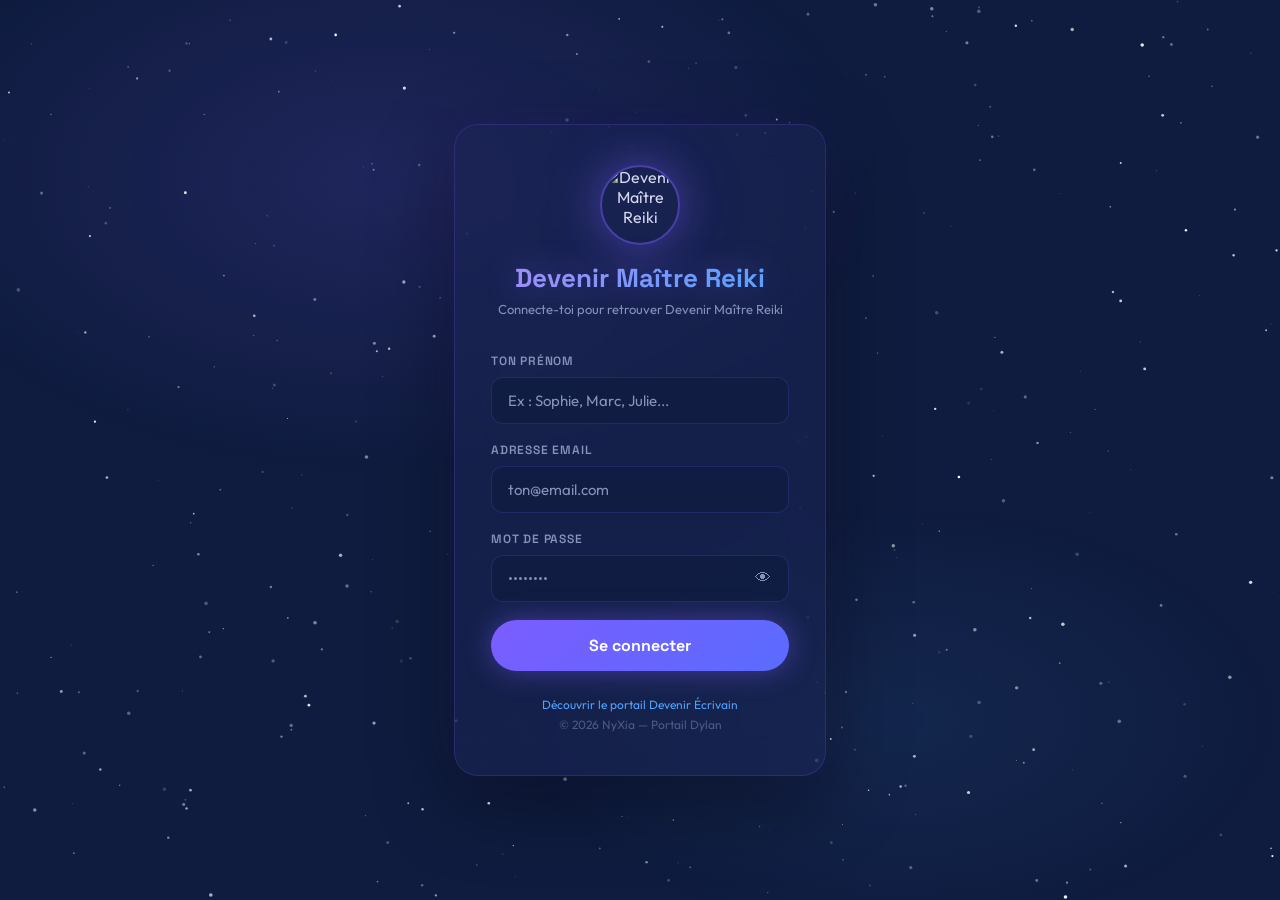
==== chat-diane.html @ b9c03de5 "Add files via upload" ====
<!DOCTYPE html>
<html lang="fr">
<head>
  <meta charset="UTF-8">
  <link rel="icon" type="image/png" href="/images/FavIcon.png">
  <meta name="viewport" content="width=device-width, initial-scale=1.0">
  <title>Diane — Portail Dylan</title>
  <link rel="preconnect" href="https://fonts.googleapis.com">
  <link rel="preconnect" href="https://fonts.gstatic.com" crossorigin>
  <link href="https://fonts.googleapis.com/css2?family=Outfit:wght@300;400;500;600;700;800&family=Cormorant+Garamond:ital,wght@0,400;0,600;1,400&display=swap" rel="stylesheet">
  <link rel="stylesheet" href="/css/chat.css">
</head>
<body>
  <canvas id="starry-canvas"></canvas>

  <div class="chat-area">
    <div class="chat-header">
      <span id="chat-header-avatar"><img src="https://d1yei2z3i6k35z.cloudfront.net/1872133/6ab6894db52533.17783154_Diane.png" alt="Diane"></span>
      <div class="chat-header-info">
        <div class="chat-header-name" id="chat-header-name">Diane</div>
        <div class="chat-header-sub" id="chat-header-sub">Créatrice Univers NyXia ~ Directrice</div>
      </div>
      <button type="button" class="btn-new-chat" id="btn-welcome-video" onclick="rejouerVideoAccueil()" title="Revoir la vidéo d'accueil">🎬 Vidéo</button>
      <button type="button" class="btn-new-chat" onclick="nouveauChat()" title="Effacer cette conversation">✨ Nouveau chat</button>
    </div>

    <div class="chat-messages active-chat" id="chat-messages-diane"></div>
    <div id="formation-launch-wrap" style="display:none;padding:0 24px 12px;flex-shrink:0">
      <button type="button" class="fo-launch" id="formation-launch-btn" onclick="launchLivingFormation()">📖 Commencer la formation</button>
    </div>
    <div class="suggestions" id="suggestions"></div>

    <div id="attach-bar" style="display:none;padding:6px 20px;background:rgba(123,92,255,0.08);border-top:1px solid rgba(123,92,255,0.1);align-items:center;gap:8px;flex-shrink:0;font-size:12px;color:var(--t3)">
      <span id="attach-name"></span>
      <button id="btn-clear-attach" style="background:none;border:none;color:var(--t4);cursor:pointer;font-size:14px">✕</button>
    </div>

    <div class="chat-input-wrap">
      <label title="PDF, image ou ZIP" style="flex-shrink:0;width:36px;height:36px;border-radius:9px;border:1px solid rgba(123,92,255,0.2);background:rgba(123,92,255,0.06);color:var(--t3);display:flex;align-items:center;justify-content:center;cursor:pointer;font-size:15px">
        📎<input type="file" id="chat-file" accept=".pdf,.zip,image/*" style="display:none">
      </label>
      <button id="btn-mic" onclick="toggleMic()" title="Parler" style="flex-shrink:0;width:36px;height:36px;border-radius:9px;border:1px solid rgba(123,92,255,0.2);background:rgba(123,92,255,0.06);color:var(--t3);display:flex;align-items:center;justify-content:center;cursor:pointer;font-size:15px">🎤</button>
      <button type="button" class="btn-image" id="btn-image" onclick="triggerImageMode()" title="Créer une image">🎨</button>
      <textarea class="chat-input" id="chat-input" placeholder="Écris, parle ou demande une image à Diane..." rows="1"></textarea>
      <button class="btn-send" id="btn-send" onclick="sendMessage()">➤</button>
    </div>
    <div class="chat-hint">Entrée pour envoyer · Shift+Entrée pour un retour à la ligne</div>
  </div>

  <script src="/js/starry-bg.js" defer></script>
  <script src="/js/chat-diane.js"></script>
</body>
</html>
---- css/chat.css ----
:root {
      --bg1: #0A1628; --bg2: #0F1C3F; --bg3: #1A2554; --sidebar: #080f22;
      --p: #7B5CFF; --p2: #5A6CFF; --p3: #4FA3FF; --glow: rgba(123,92,255,0.4);
      --t: #FFFFFF; --t2: #D6D9F0; --t3: #8891B8; --t4: #4a5278;
      --green: #00E676; --gold: #F4C842; --r: 14px;
    }
    *, *::before, *::after { margin:0; padding:0; box-sizing:border-box; }
    html, body { height: 100%; overflow: hidden; }
    body { background: var(--bg1); color: var(--t2); font-family: 'Outfit', sans-serif; display: flex; flex-direction: column; }
    #starry-canvas { position: fixed; inset: 0; z-index: 0; pointer-events: none; }

    .chat-area { position: relative; z-index: 1; flex: 1; display: flex; flex-direction: column; overflow: hidden; width: 100%; max-width: none; height: 100%; min-height: 0; margin: 0; }
    .btn-new-chat {
      border: 1px solid rgba(123,92,255,0.3);
      background: rgba(123,92,255,0.1);
      color: var(--t3);
      font-family: 'Outfit', sans-serif;
      font-size: 12px;
      font-weight: 500;
      padding: 7px 12px;
      border-radius: 50px;
      cursor: pointer;
      white-space: nowrap;
      margin-left: auto;
      flex-shrink: 0;
      transition: all .15s;
    }
    .btn-new-chat:hover { border-color: var(--p); color: var(--t2); background: rgba(123,92,255,0.2); }
    .chat-header { padding: 16px 24px; border-bottom: 1px solid rgba(123,92,255,0.1); background: rgba(10,22,40,0.6); backdrop-filter: blur(10px); display: flex; align-items: center; gap: 14px; flex-shrink: 0; }
    .chat-header img { width: 44px; height: 44px; border-radius: 50%; object-fit: cover; border: 2px solid rgba(123,92,255,0.4); box-shadow: 0 0 24px rgba(123,92,255,0.35); }
    .chat-header-info { flex: 1; }
    .chat-header-name { font-family: 'Cormorant Garamond', serif; font-size: 20px; font-weight: 600; background: linear-gradient(135deg, #a78bfa, var(--p3)); -webkit-background-clip: text; -webkit-text-fill-color: transparent; background-clip: text; }
    .chat-header-sub { font-size: 12px; color: var(--t3); }
    .btn-speak { display: flex; align-items: center; gap: 6px; padding: 7px 16px; border-radius: 50px; border: 1px solid rgba(123,92,255,0.25); background: rgba(123,92,255,0.08); color: var(--t3); font-family: 'Outfit', sans-serif; font-size: 12px; cursor: pointer; transition: all .2s; }
    .btn-speak:hover { border-color: var(--p); color: var(--t2); }
    .btn-speak.speaking { border-color: var(--green); color: var(--green); background: rgba(0,230,118,0.08); animation: speakPulse 1s ease-in-out infinite; }
    @keyframes speakPulse { 0%,100% { opacity:1; } 50% { opacity:.6; } }

    .chat-messages { display: none; flex: 1; overflow-y: auto; padding: 24px; flex-direction: column; gap: 16px; scroll-behavior: smooth; }
    .chat-messages.active-chat { display: flex; }
    .chat-messages::-webkit-scrollbar { width: 4px; }
    .chat-messages::-webkit-scrollbar-track { background: transparent; }
    .chat-messages::-webkit-scrollbar-thumb { background: rgba(123,92,255,0.2); border-radius: 2px; }
    .chat-messages { scrollbar-width: thin; scrollbar-color: rgba(123,92,255,0.25) transparent; }
    .msg { display: flex; gap: 10px; animation: msgIn .3s ease; max-width: min(92%, 980px); }
    @keyframes msgIn { from { opacity:0; transform:translateY(8px); } to { opacity:1; transform:none; } }
    .msg.bot { align-self: flex-start; }
    .msg.user { align-self: flex-end; flex-direction: row-reverse; }
    .msg-avatar { width: 32px; height: 32px; border-radius: 50%; flex-shrink: 0; object-fit: cover; border: 1.5px solid rgba(123,92,255,0.3); margin-top: 2px; }
    .msg-bubble { padding: 12px 16px; border-radius: 16px; font-size: 14px; line-height: 1.65; }
    .msg.bot .msg-bubble { background: rgba(26,37,84,0.7); color: var(--t2); border: 1px solid rgba(123,92,255,0.12); border-top-left-radius: 4px; }
    .msg.user .msg-bubble { background: linear-gradient(135deg, var(--p), var(--p2)); color: #fff; border-top-right-radius: 4px; }

    .msg-img-wrap { margin-top: 8px; border-radius: 12px; overflow: hidden; background: linear-gradient(135deg, rgba(123,92,255,0.08), rgba(0,230,118,0.04)); border: 1px solid rgba(123,92,255,0.15); max-width: min(100%, 860px); }
    .msg-img-wrap img { width: 100%; display: block; border-radius: 11px; opacity: 0; transition: opacity .5s ease; }
    .msg-img-wrap img.loaded { opacity: 1; }
    .msg-img-loader { padding: 30px 20px; text-align: center; color: var(--t3); font-size: 12px; }
    .msg-img-spinner { width: 26px; height: 26px; border: 3px solid rgba(123,92,255,0.2); border-top-color: var(--p); border-radius: 50%; animation: nxSpin .7s linear infinite; margin: 0 auto 8px; }
    @keyframes nxSpin { to { transform: rotate(360deg); } }

    .suggestions { display: flex; flex-wrap: wrap; gap: 8px; padding: 0 24px 16px; }
    .sug-chip { border: 1px solid rgba(123,92,255,0.25); background: rgba(123,92,255,0.08); color: var(--t2); border-radius: 50px; padding: 8px 14px; font-family: 'Outfit', sans-serif; font-size: 12px; cursor: pointer; transition: all .15s; text-align: center; line-height: 1.35; }
    .sug-chip:hover { border-color: rgba(123,92,255,0.55); background: rgba(123,92,255,0.16); color: #fff; }

    .sugg-btn { padding: 8px 16px; border-radius: 50px; border: 1px solid rgba(123,92,255,0.25); background: rgba(123,92,255,0.07); color: var(--t3); font-family: 'Outfit', sans-serif; font-size: 13px; cursor: pointer; transition: all .2s; }
    .sugg-btn:hover { border-color: var(--p); color: var(--t2); background: rgba(123,92,255,0.14); transform: translateY(-1px); }
    .nx-dots { display: inline-flex; gap: 4px; align-items: center; }
    .nx-dots i { width: 6px; height: 6px; border-radius: 50%; background: var(--p3); display: inline-block; animation: dotBounce .9s ease-in-out infinite; }
    .nx-dots i:nth-child(2) { animation-delay: .15s; }
    .nx-dots i:nth-child(3) { animation-delay: .3s; }
    @keyframes dotBounce { 0%,60%,100% { transform:translateY(0); } 30% { transform:translateY(-5px); } }

    .chat-input-wrap { padding: 16px 24px; border-top: 1px solid rgba(123,92,255,0.1); background: rgba(10,22,40,0.8); backdrop-filter: blur(10px); display: flex; gap: 10px; align-items: flex-end; flex-shrink: 0; }
    .chat-input { flex: 1; background: rgba(15,28,63,0.7); border: 1px solid rgba(123,92,255,0.2); border-radius: 14px; color: var(--t); font-family: 'Outfit', sans-serif; font-size: 14px; padding: 12px 16px; outline: none; resize: none; transition: border-color .2s; min-height: 46px; max-height: 120px; line-height: 1.5; }
    .chat-input:focus { border-color: rgba(123,92,255,0.5); }
    .chat-input::placeholder { color: var(--t4); }
    .btn-send { width: 44px; height: 44px; border-radius: 12px; border: none; background: linear-gradient(135deg, var(--p), var(--p2)); color: #fff; cursor: pointer; transition: all .25s; flex-shrink: 0; display: flex; align-items: center; justify-content: center; box-shadow: 0 0 20px rgba(123,92,255,0.4); font-size: 16px; }
    .btn-send:hover:not(:disabled) { transform: scale(1.05); box-shadow: 0 0 32px rgba(123,92,255,0.6); }
    .btn-send:disabled { opacity: .5; cursor: not-allowed; }

    .btn-image { width: 36px; height: 36px; border-radius: 9px; border: 1px solid rgba(123,92,255,0.2); background: rgba(123,92,255,0.06); color: var(--t3); display:flex; align-items:center; justify-content:center; cursor:pointer; font-size:15px; flex-shrink:0; transition: all .18s; }
    .btn-image:hover { border-color: rgba(123,92,255,0.5); color: #fff; background: rgba(123,92,255,0.14); box-shadow: 0 0 20px rgba(123,92,255,0.2); }
    .chat-hint { text-align: center; font-size: 11px; color: var(--t4); padding: 6px 0 0; }

    /* ═══════════════════════════════════════
       BOUTON FORMATION — BASE NYXIA GLASS
       Même style réutilisable dans tous les personnages
    ═══════════════════════════════════════ */
    #formation-launch-wrap {
      margin-bottom: 14px !important;
    }

    .fo-launch {
      width: 100%;
      display: flex;
      align-items: center;
      justify-content: center;
      gap: 8px;
      padding: 12px 16px;
      cursor: pointer;
      font-family: 'Outfit', sans-serif;
      font-size: 14px;
      font-weight: 700;
      text-align: center;
      color: #fff;

      background: linear-gradient(
        135deg,
        rgba(255,255,255,0.10),
        rgba(123,92,255,0.10)
      );
      border: 1px solid rgba(196,181,253,0.48);
      border-radius: 14px;

      backdrop-filter: blur(16px) saturate(130%);
      -webkit-backdrop-filter: blur(16px) saturate(130%);

      box-shadow:
        0 8px 24px rgba(6,10,24,0.28),
        0 0 22px rgba(123,92,255,0.20),
        inset 0 1px 0 rgba(255,255,255,0.18);

      transition: transform .2s ease, background .2s ease, border-color .2s ease, box-shadow .2s ease;
    }

    .fo-launch:hover {
      background: linear-gradient(
        135deg,
        rgba(255,255,255,0.15),
        rgba(123,92,255,0.16)
      );
      border-color: rgba(196,181,253,0.72);
      box-shadow:
        0 10px 28px rgba(6,10,24,0.32),
        0 0 28px rgba(123,92,255,0.28),
        inset 0 1px 0 rgba(255,255,255,0.22);
      transform: translateY(-1px);
    }
  


/* ═══════════════════════════════════════
   NYXIA — ZONE DE SAISIE : DÉGAGEMENT BAS
   Garde le chat visible au-dessus de la barre système.
   Ne modifie ni les couleurs, ni les dimensions principales.
═══════════════════════════════════════ */
.chat-input-wrap {
  padding-bottom: max(28px, env(safe-area-inset-bottom)) !important;
}

@media (max-height: 850px) {
  .chat-input-wrap {
    padding-bottom: max(22px, env(safe-area-inset-bottom)) !important;
  }
}

@media (max-width: 768px) {
  .chat-input-wrap {
    padding-bottom: max(20px, env(safe-area-inset-bottom)) !important;
  }
}


/* ═══════════════════════════════════════
   NYXIA — CHAT INTÉGRÉ AU DASHBOARD
   Dans l'iframe du portail, le chat occupe toute la zone disponible.
   Le rendu autonome conserve sa largeur originale.
═══════════════════════════════════════ */
html.nyxia-embedded,
html.nyxia-embedded body {
  width: 100% !important;
  height: 100% !important;
  min-width: 0 !important;
  min-height: 0 !important;
}

html.nyxia-embedded body {
  overflow: hidden !important;
}

html.nyxia-embedded .chat-area {
  width: 100% !important;
  max-width: none !important;
  height: 100% !important;
  min-height: 0 !important;
  margin: 0 !important;
  flex: 1 1 auto !important;
}

html.nyxia-embedded .chat-messages {
  width: 100% !important;
  min-width: 0 !important;
}

html.nyxia-embedded .chat-header,
html.nyxia-embedded .suggestions,
html.nyxia-embedded .chat-input-wrap {
  width: 100% !important;
  max-width: none !important;
  box-sizing: border-box !important;
}


/* Liens ressources — bouton glass NyXia */
.nx-glass-link {
  width: fit-content;
  max-width: min(100%, 560px);
  display: inline-flex;
  align-items: center;
  gap: 10px;
  margin-top: 8px;
  padding: 11px 15px;
  border-radius: 14px;
  border: 1px solid rgba(167,139,250,.42);
  background:
    linear-gradient(135deg, rgba(123,92,255,.18), rgba(79,163,255,.08));
  color: #f1f0ff;
  text-decoration: none;
  font-family: 'Outfit', sans-serif;
  font-size: 13px;
  font-weight: 600;
  box-shadow:
    0 0 0 1px rgba(123,92,255,.06) inset,
    0 8px 28px rgba(123,92,255,.14),
    0 0 22px rgba(123,92,255,.12);
  backdrop-filter: blur(14px);
  -webkit-backdrop-filter: blur(14px);
  transition: transform .18s ease, border-color .18s ease, box-shadow .18s ease, background .18s ease;
}
.nx-glass-link:hover {
  transform: translateY(-1px);
  border-color: rgba(167,139,250,.8);
  background: linear-gradient(135deg, rgba(123,92,255,.28), rgba(79,163,255,.14));
  box-shadow:
    0 10px 34px rgba(123,92,255,.2),
    0 0 28px rgba(123,92,255,.22);
  color: #fff;
}
.nx-glass-link-icon { color: #c4b5fd; text-shadow: 0 0 10px rgba(167,139,250,.7); }
.nx-glass-link-arrow { margin-left: auto; color: #a78bfa; }


/* Formation Vivante — bouton universel par personnage */
#formation-launch-wrap { width:100%; max-width:none; box-sizing:border-box; }
#formation-launch-wrap .fo-launch { width:100%; }


/* NYXIA — plein écran avec contenu centré */
.chat-header {
  padding-left: max(24px, calc((100% - 980px) / 2));
  padding-right: max(24px, calc((100% - 980px) / 2));
}
.chat-messages {
  padding-left: max(24px, calc((100% - 980px) / 2));
  padding-right: max(24px, calc((100% - 980px) / 2));
}
.chat-messages .msg.bot { align-self: flex-start; }
.chat-messages .msg.user { align-self: flex-end; }
.suggestions {
  padding-left: max(24px, calc((100% - 980px) / 2));
  padding-right: max(24px, calc((100% - 980px) / 2));
}
#formation-launch-wrap {
  width: min(calc(100% - 48px), 980px);
  margin-left: auto !important;
  margin-right: auto !important;
}
#attach-bar {
  padding-left: max(24px, calc((100% - 980px) / 2)) !important;
  padding-right: max(24px, calc((100% - 980px) / 2)) !important;
}
.chat-input-wrap {
  padding-left: max(24px, calc((100% - 980px) / 2)) !important;
  padding-right: max(24px, calc((100% - 980px) / 2)) !important;
}
.chat-hint {
  width: min(calc(100% - 48px), 980px);
  margin-left: auto;
  margin-right: auto;
}
@media (max-width: 1050px) {
  .chat-header, .chat-messages, .suggestions { padding-left: 20px; padding-right: 20px; }
  #attach-bar, .chat-input-wrap { padding-left: 20px !important; padding-right: 20px !important; }
  #formation-launch-wrap, .chat-hint { width: calc(100% - 40px); }
}
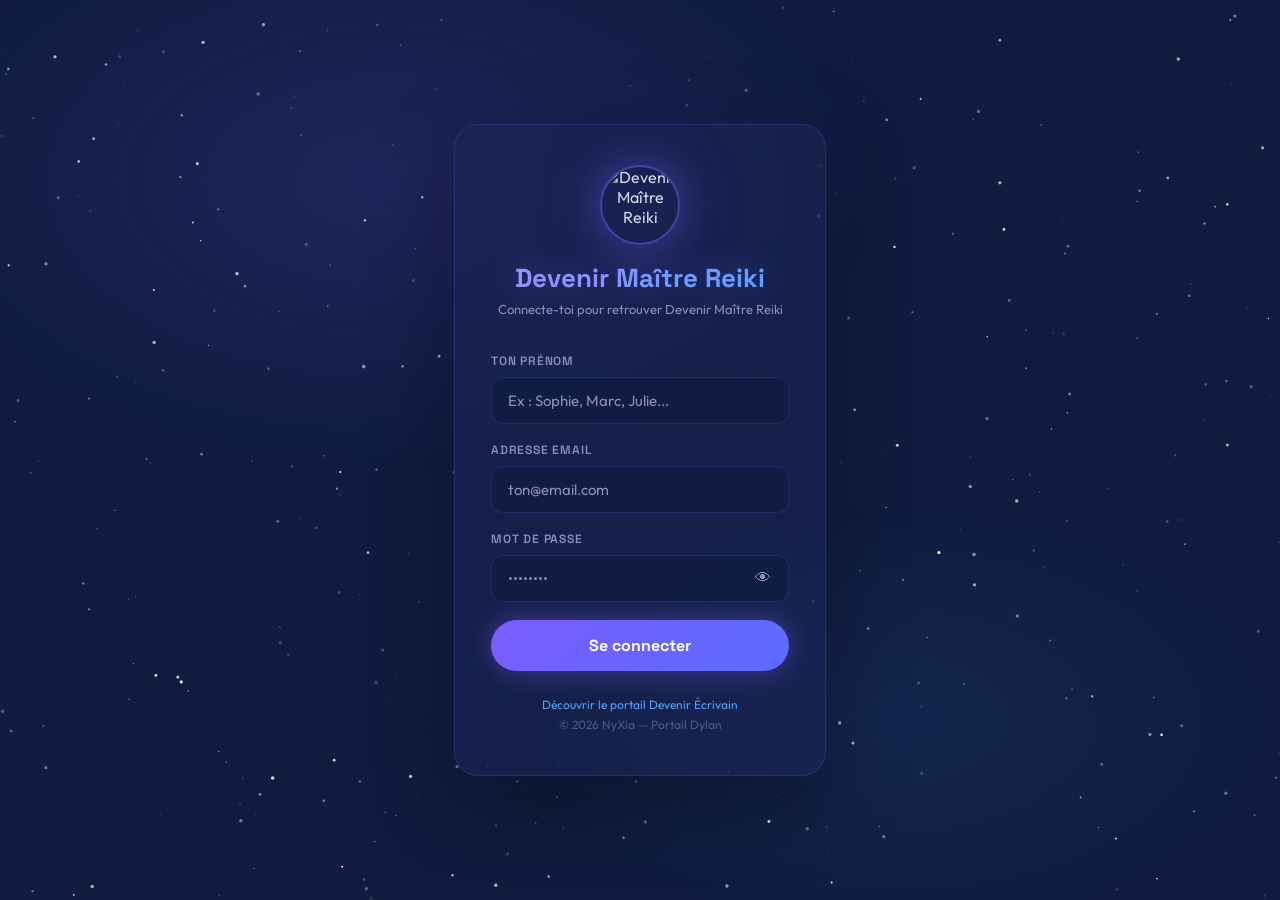
==== commit 4406ff9f: "Add files via upload" ====
--- a/chat-diane.html
+++ b/chat-diane.html
@@ -26,7 +26,7 @@
 
     <div class="chat-messages active-chat" id="chat-messages-diane"></div>
     <div id="formation-launch-wrap" style="display:none;padding:0 24px 12px;flex-shrink:0">
-      <button type="button" class="fo-launch" id="formation-launch-btn" onclick="launchLivingFormation()">📖 Commencer la formation</button>
+      <button type="button" class="fo-launch" id="formation-launch-btn" onclick="launchLivingFormation()">🎓 Suivre mon parcours</button>
     </div>
     <div class="suggestions" id="suggestions"></div>
 
